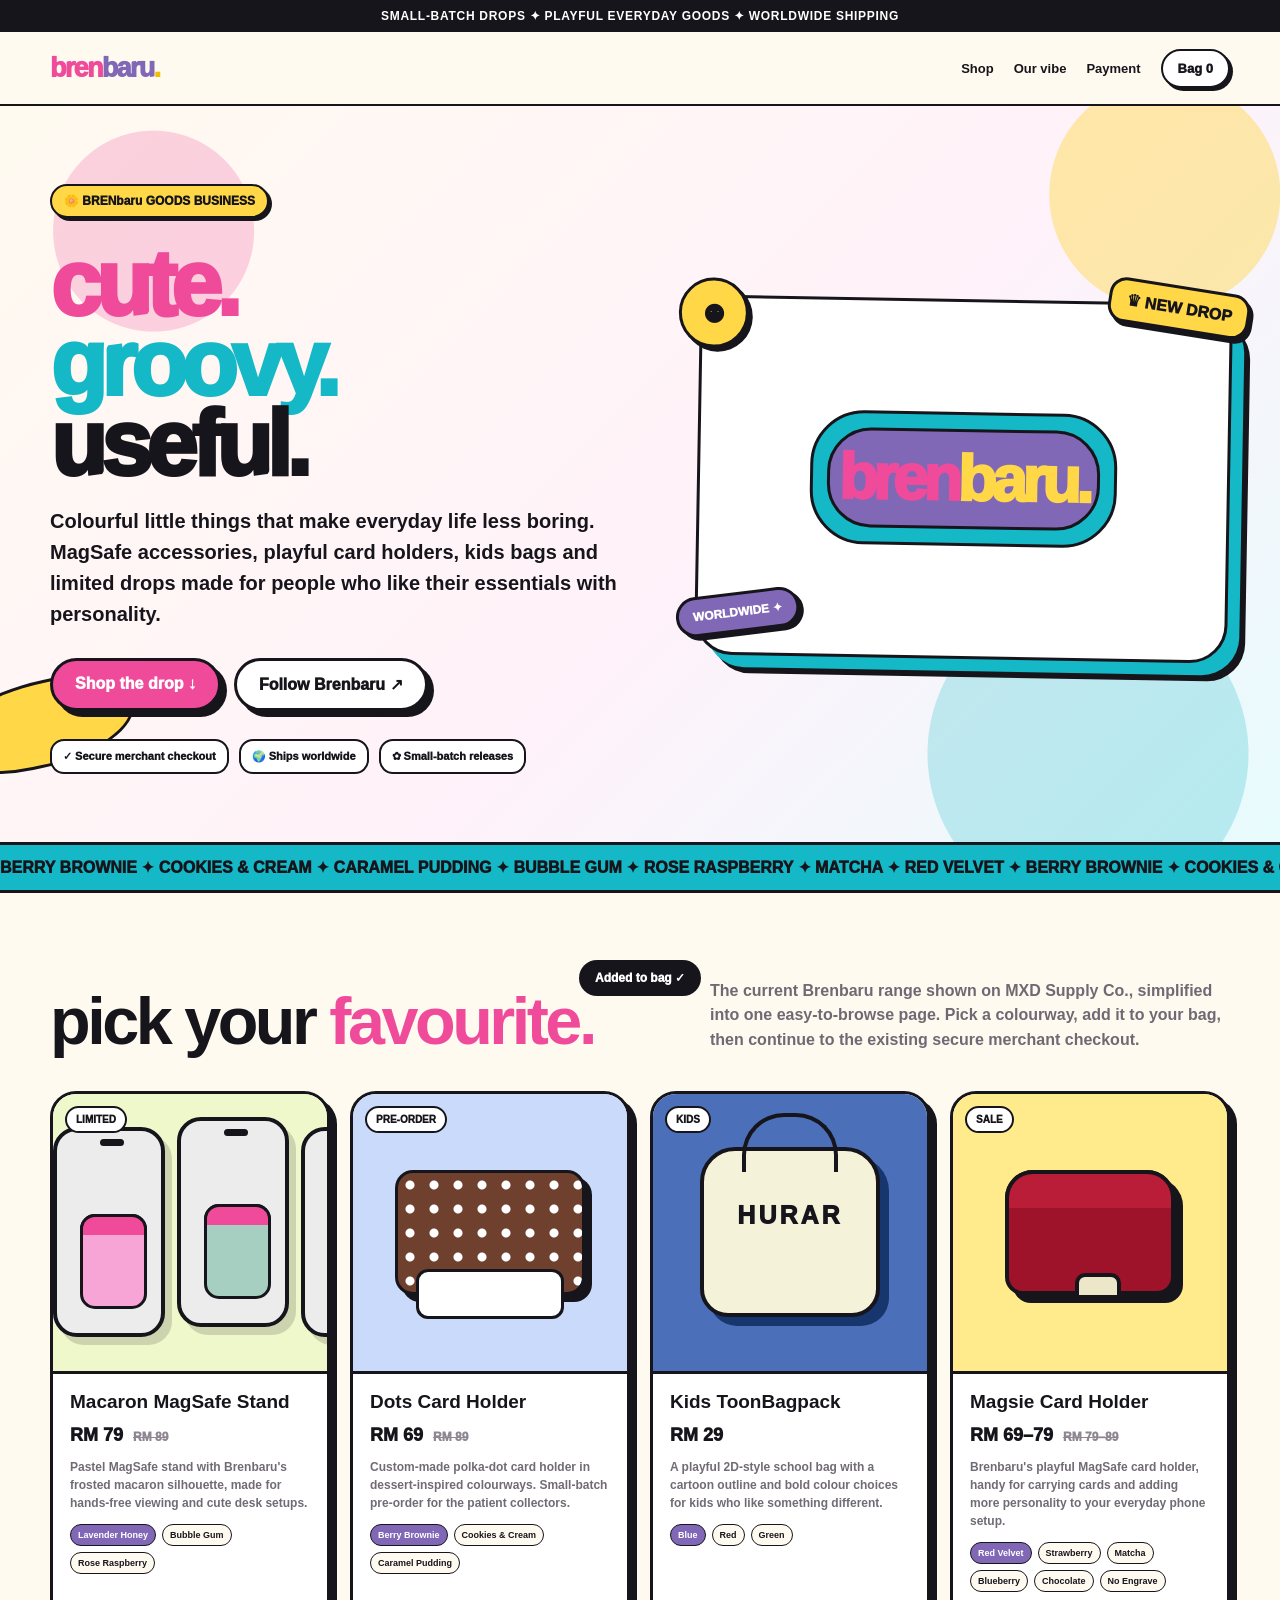
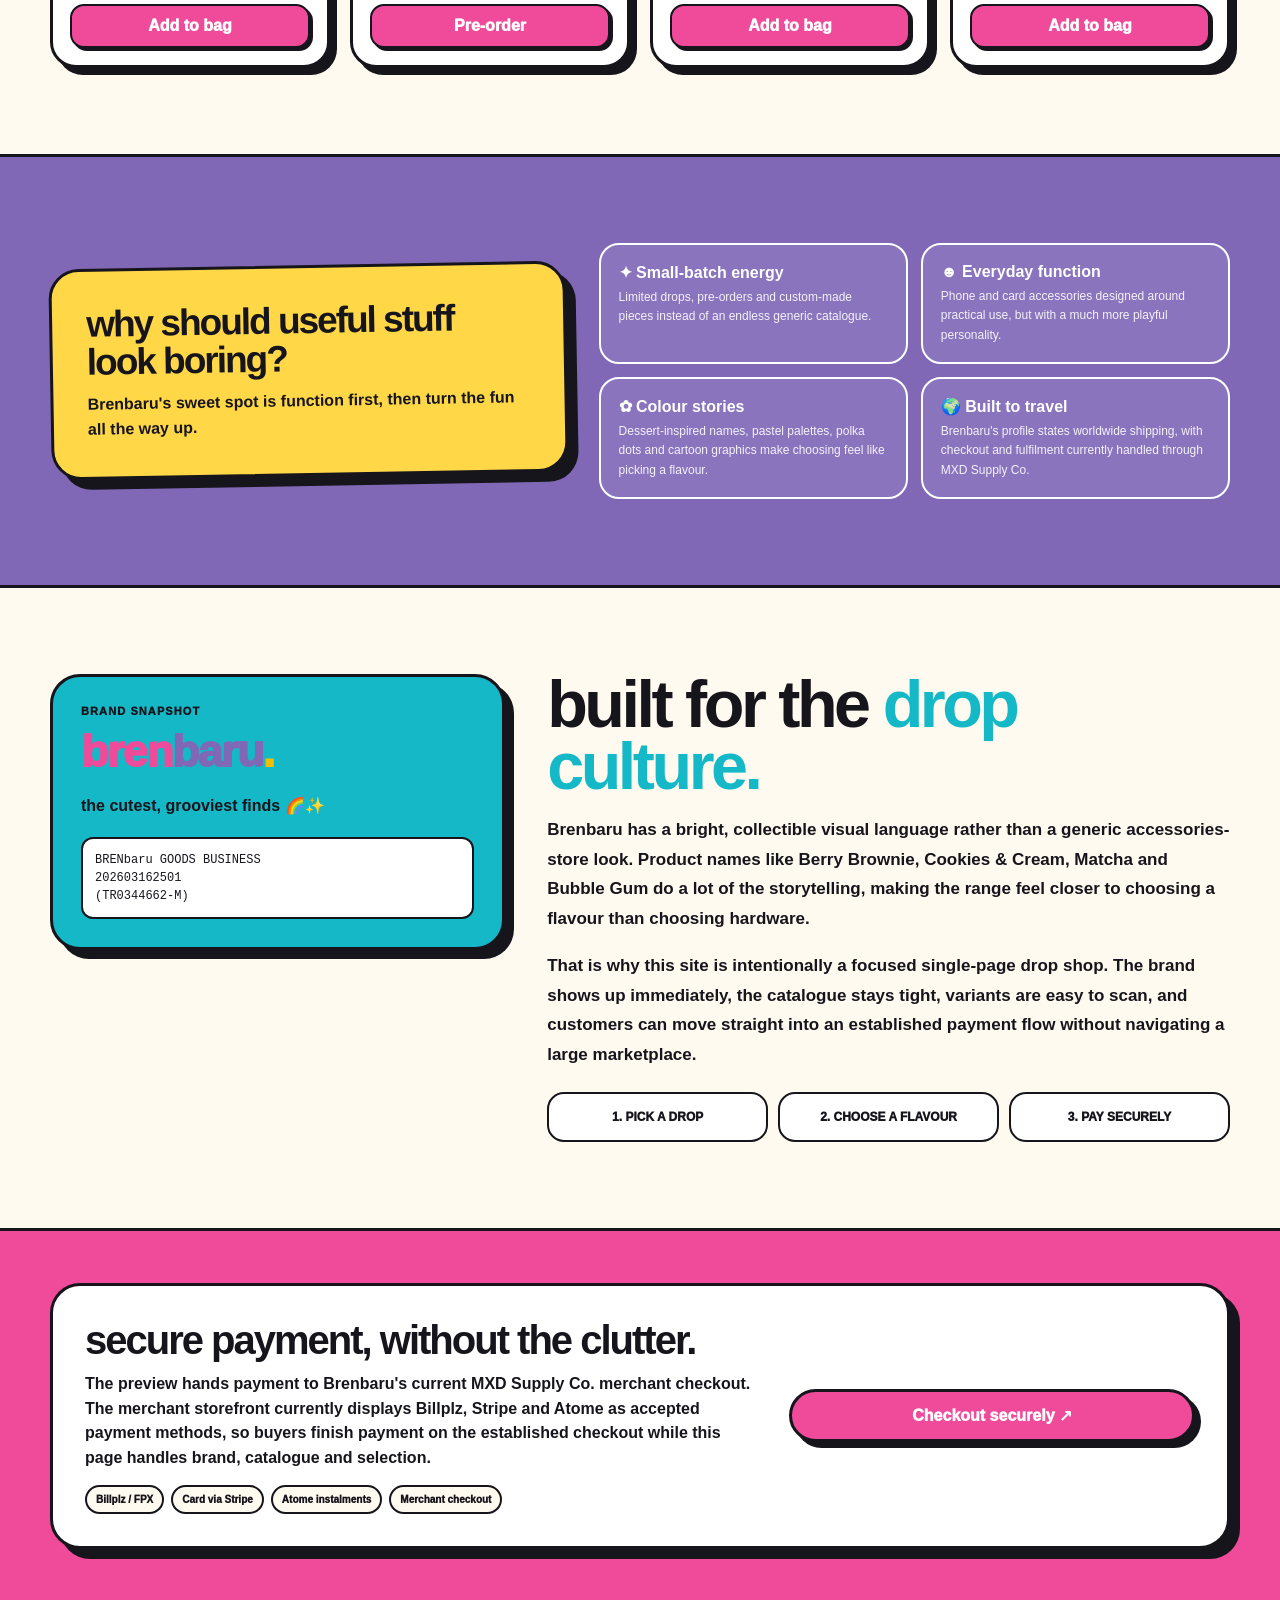
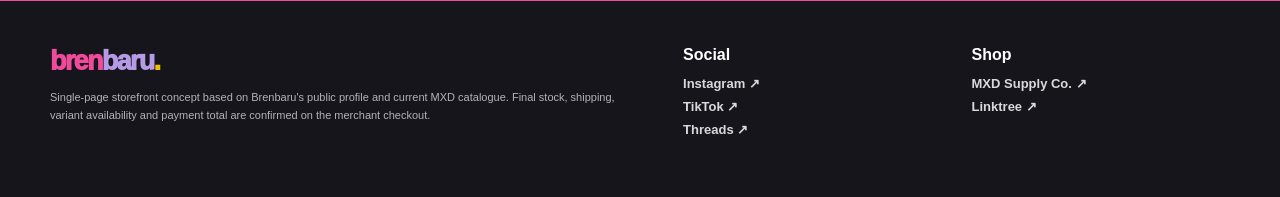
==== index.html @ 7a63956a "Build Brenbaru single-page storefront" ====
<!doctype html>
<html lang="en">
<head>
<meta charset="utf-8">
<meta name="viewport" content="width=device-width,initial-scale=1">
<meta name="theme-color" content="#14b7c6">
<title>Brenbaru | the cutest, grooviest finds</title>
<meta name="description" content="Brenbaru's colourful one-page shop for playful MagSafe accessories, card holders and kids bags.">
<style>
:root{--ink:#17151c;--paper:#fffaf0;--white:#fff;--cyan:#15b8c6;--purple:#8068b7;--pink:#ef4b9a;--yellow:#ffd747;--cream:#fff4d9;--muted:#6e6973;--shadow:7px 7px 0 var(--ink)}
*{box-sizing:border-box}html{scroll-behavior:smooth}body{margin:0;background:var(--paper);color:var(--ink);font-family:Inter,ui-rounded,"Arial Rounded MT Bold",Arial,sans-serif;overflow-x:hidden}a{color:inherit;text-decoration:none}button{font:inherit;color:inherit}.wrap{width:min(1180px,calc(100% - 36px));margin:auto}
.announce{background:var(--ink);color:#fff;text-align:center;padding:9px 16px;font-size:12px;font-weight:900;letter-spacing:.06em}.nav{position:sticky;top:0;z-index:30;background:rgba(255,250,240,.92);backdrop-filter:blur(14px);border-bottom:2px solid var(--ink)}.navin{height:72px;display:flex;align-items:center;justify-content:space-between;gap:20px}.logo{font-weight:1000;font-size:27px;letter-spacing:-1.7px}.logo .a{color:var(--pink)}.logo .b{color:var(--purple)}.logo .c{color:#f0bf00}.links{display:flex;align-items:center;gap:20px;font-size:13px;font-weight:900}.cartbtn,.pill{border:2px solid var(--ink);border-radius:999px;background:#fff;padding:10px 15px;font-weight:950;box-shadow:3px 3px 0 var(--ink);cursor:pointer;transition:.15s}.cartbtn:hover,.pill:hover{transform:translate(-2px,-2px);box-shadow:5px 5px 0 var(--ink)}
.hero{position:relative;padding:78px 0 68px;min-height:690px;display:flex;align-items:center;overflow:hidden;background:radial-gradient(circle at 12% 17%,rgba(239,75,154,.23) 0 100px,transparent 101px),radial-gradient(circle at 91% 12%,rgba(255,215,71,.45) 0 115px,transparent 116px),radial-gradient(circle at 85% 88%,rgba(21,184,198,.24) 0 160px,transparent 161px),linear-gradient(135deg,#fffaf0,#fff2fa 58%,#e7fbfd)}.hero:after{content:"";position:absolute;width:190px;height:80px;left:-60px;bottom:74px;border:3px solid var(--ink);border-radius:60% 40% 55% 45%;background:var(--yellow);transform:rotate(-12deg)}.heroin{display:grid;grid-template-columns:1.05fr .95fr;gap:58px;align-items:center;position:relative;z-index:1}.eyebrow{display:inline-flex;align-items:center;gap:8px;border:2px solid var(--ink);background:var(--yellow);border-radius:999px;padding:8px 12px;font-size:12px;font-weight:1000;box-shadow:3px 3px 0 var(--ink)}h1{font-size:clamp(58px,7.2vw,106px);line-height:.87;letter-spacing:-6px;margin:27px 0 20px;font-weight:1000}h1 span:nth-child(1){color:var(--pink)}h1 span:nth-child(2){color:var(--purple)}h1 span:nth-child(3){color:var(--cyan)}.lead{font-size:20px;line-height:1.55;font-weight:750;max-width:660px;margin:0 0 28px}.actions{display:flex;gap:13px;flex-wrap:wrap}.cta{display:inline-flex;align-items:center;justify-content:center;border:3px solid var(--ink);border-radius:999px;background:var(--pink);color:#fff;padding:14px 22px;font-weight:1000;box-shadow:6px 6px 0 var(--ink);cursor:pointer;transition:.15s}.cta:hover{transform:translate(-3px,-3px);box-shadow:9px 9px 0 var(--ink)}.cta.white{background:#fff;color:var(--ink)}.trust{display:flex;gap:10px;flex-wrap:wrap;margin-top:28px}.trust span{background:#fff;border:2px solid var(--ink);border-radius:14px;padding:9px 11px;font-size:11px;font-weight:950}
.logocard{position:relative;border:3px solid var(--ink);border-radius:38px;background:#fff;padding:48px 36px;box-shadow:12px 12px 0 var(--cyan),18px 18px 0 var(--ink);transform:rotate(1deg);min-height:360px;display:flex;align-items:center;justify-content:center}.cloud{position:relative;background:var(--cyan);border:3px solid var(--ink);border-radius:54px;padding:27px 25px}.cloud:before{content:"";position:absolute;inset:14px;background:var(--purple);border:3px solid var(--ink);border-radius:44px}.wordmark{position:relative;z-index:2;font-weight:1000;font-size:clamp(45px,5vw,72px);letter-spacing:-5px;white-space:nowrap}.wordmark .br{color:var(--pink)}.wordmark .ba{color:var(--yellow)}.sticker{position:absolute;border:3px solid var(--ink);box-shadow:4px 4px 0 var(--ink);font-weight:1000}.sun{width:70px;height:70px;left:-24px;top:-20px;background:var(--yellow);border-radius:50%;display:grid;place-items:center;font-size:30px}.crown{right:-20px;top:-20px;background:var(--yellow);padding:10px 15px;border-radius:17px;transform:rotate(8deg)}.world{left:-22px;bottom:20px;background:var(--purple);color:#fff;border-radius:999px;padding:10px 14px;transform:rotate(-8deg);font-size:12px}
.marquee{overflow:hidden;white-space:nowrap;background:var(--cyan);border-top:3px solid var(--ink);border-bottom:3px solid var(--ink)}.marq{display:inline-block;padding:13px 0;font-weight:1000;animation:slide 23s linear infinite}@keyframes slide{to{transform:translateX(-50%)}}
.section{padding:86px 0}.sectionhead{display:flex;justify-content:space-between;align-items:end;gap:24px}.section h2{font-size:clamp(42px,5.2vw,72px);letter-spacing:-3.5px;line-height:.93;margin:0}.sectionhead p{max-width:520px;margin:0;font-size:16px;line-height:1.55;font-weight:720;color:var(--muted)}.products{display:grid;grid-template-columns:repeat(4,1fr);gap:20px;margin-top:38px}.card{background:#fff;border:3px solid var(--ink);border-radius:26px;overflow:hidden;box-shadow:var(--shadow);display:flex;flex-direction:column;min-width:0;transition:.15s}.card:hover{transform:translate(-2px,-2px);box-shadow:10px 10px 0 var(--ink)}.visual{height:280px;border-bottom:3px solid var(--ink);position:relative;display:grid;place-items:center;overflow:hidden}.visual.mac{background:#eff8cb}.visual.dots{background:#c9dafa}.visual.bag{background:#4c6fb9}.visual.magsie{background:#ffeb8c}.badge{position:absolute;left:12px;top:12px;z-index:4;border:2px solid var(--ink);border-radius:999px;background:#fff;padding:6px 9px;font-size:10px;font-weight:1000}.phone{width:112px;height:210px;border:4px solid var(--ink);border-radius:24px;background:#ececec;position:relative;box-shadow:7px 8px 0 rgba(23,21,28,.16)}.phone:before{content:"";position:absolute;left:43px;top:8px;width:24px;height:7px;background:var(--ink);border-radius:20px}.holder{position:absolute;left:23px;bottom:24px;width:67px;height:95px;border:3px solid var(--ink);border-radius:15px;background:#ef89c8}.holder:after{content:"";position:absolute;left:-3px;right:-3px;top:-3px;height:18px;border:3px solid var(--ink);border-bottom:0;border-radius:15px 15px 0 0;background:#ef4b9a}.mini3{display:flex;gap:12px;align-items:end}.mini3 .phone:nth-child(2){transform:translateY(-10px)}.mini3 .phone:nth-child(1) .holder{background:#f7a5d6}.mini3 .phone:nth-child(2) .holder{background:#a6cfc2}.mini3 .phone:nth-child(3) .holder{background:#f4d96f}.dotsmock{width:190px;height:125px;border:3px solid var(--ink);border-radius:18px;background:#6f402d;background-image:radial-gradient(#fff 0 4px,transparent 5px);background-size:24px 24px;box-shadow:7px 7px 0 var(--ink);position:relative}.dotsmock:after{content:"";position:absolute;left:18px;right:18px;bottom:-27px;height:44px;border:3px solid var(--ink);border-radius:12px;background:#fff}.bagmock{width:180px;height:170px;border:4px solid var(--ink);border-radius:35px 35px 28px 28px;background:#f5f2da;position:relative;box-shadow:9px 9px 0 #16366d}.bagmock:before{content:"";position:absolute;left:38px;right:38px;top:-38px;height:55px;border:4px solid var(--ink);border-bottom:0;border-radius:42px 42px 0 0}.bagmock:after{content:"HURAR";position:absolute;left:20px;right:20px;top:50px;text-align:center;font-size:25px;font-weight:1000;letter-spacing:3px}.magsiemock{width:170px;height:125px;border:4px solid var(--ink);border-radius:28px 28px 18px 18px;background:#9e1329;position:relative;box-shadow:8px 8px 0 var(--ink)}.magsiemock:before{content:"";position:absolute;left:-4px;right:-4px;top:-4px;height:34px;background:#ba1d37;border:4px solid var(--ink);border-bottom:0;border-radius:28px 28px 0 0}.magsiemock:after{content:"";position:absolute;width:38px;height:18px;background:#ece7c9;left:66px;bottom:-4px;border:4px solid var(--ink);border-bottom:0;border-radius:10px 10px 0 0}.body{padding:17px;display:flex;flex-direction:column;gap:12px;flex:1}.body h3{font-size:19px;line-height:1.15;margin:0}.price{font-size:18px;font-weight:1000}.old{text-decoration:line-through;font-size:12px;color:#8e8792;margin-left:5px}.desc{font-size:12px;line-height:1.5;color:#716b75;font-weight:730}.variants{display:flex;gap:6px;flex-wrap:wrap}.variant{border:1.8px solid var(--ink);background:var(--paper);border-radius:999px;padding:5px 7px;font-size:9px;font-weight:900;cursor:pointer}.variant.active{background:var(--purple);color:#fff}.add{margin-top:auto;width:100%;border:2.5px solid var(--ink);border-radius:14px;padding:11px;background:var(--pink);color:#fff;font-weight:1000;box-shadow:3px 3px 0 var(--ink);cursor:pointer}.add.sold{background:#c7c2ca;color:#3f3b42}
.purple{background:var(--purple);color:#fff;border-top:3px solid var(--ink);border-bottom:3px solid var(--ink)}.featuregrid{display:grid;grid-template-columns:.9fr 1.1fr;gap:32px;align-items:center}.quote{background:var(--yellow);color:var(--ink);border:3px solid var(--ink);border-radius:30px;padding:34px;box-shadow:10px 10px 0 var(--ink);transform:rotate(-1deg)}.quote strong{display:block;font-size:37px;line-height:1.02;letter-spacing:-2px;margin-bottom:12px}.features{display:grid;grid-template-columns:1fr 1fr;gap:13px}.feature{border:2px solid #fff;border-radius:20px;padding:18px;background:rgba(255,255,255,.08)}.feature b{display:block;margin-bottom:5px}.feature span{font-size:12px;line-height:1.45;opacity:.9}
.story{display:grid;grid-template-columns:.8fr 1.2fr;gap:42px}.snapshot{background:var(--cyan);border:3px solid var(--ink);border-radius:30px;padding:28px;box-shadow:9px 9px 0 var(--ink);align-self:start}.reg{margin-top:18px;background:#fff;border:2px solid var(--ink);border-radius:12px;padding:12px;font-family:ui-monospace,SFMono-Regular,Consolas,monospace;font-size:12px;line-height:1.5}.storycopy p{font-size:17px;line-height:1.75;font-weight:700}.steps{display:grid;grid-template-columns:repeat(3,1fr);gap:10px;margin-top:22px}.steps div{border:2px solid var(--ink);background:#fff;border-radius:17px;text-align:center;padding:16px 10px;font-size:12px;font-weight:1000}
.payband{background:var(--pink);border-top:3px solid var(--ink);border-bottom:3px solid var(--ink);padding:52px 0}.paybox{background:#fff;border:3px solid var(--ink);border-radius:30px;box-shadow:10px 10px 0 var(--ink);padding:32px;display:grid;grid-template-columns:1.25fr .75fr;align-items:center;gap:28px}.paybox h2{font-size:40px;letter-spacing:-2px;margin:0 0 9px}.paybox p{font-weight:750;line-height:1.55;margin:0}.paylogos{display:flex;gap:7px;flex-wrap:wrap;margin-top:14px}.paylogos span{border:2px solid var(--ink);border-radius:999px;padding:7px 9px;font-size:10px;font-weight:1000;background:var(--paper)}
footer{background:var(--ink);color:#fff;padding:42px 0 52px}.foot{display:grid;grid-template-columns:1.4fr .6fr .6fr;gap:30px}.foot h4{margin:0 0 12px}.foot a{display:block;margin:8px 0;font-size:13px;font-weight:750;opacity:.84}.fine{font-size:11px;line-height:1.6;opacity:.67;max-width:600px;margin-top:12px}
.drawer{position:fixed;inset:0;z-index:80;pointer-events:none}.shade{position:absolute;inset:0;background:rgba(23,21,28,.48);opacity:0;transition:.2s}.panel{position:absolute;right:0;top:0;height:100%;width:min(430px,94vw);background:var(--paper);border-left:3px solid var(--ink);transform:translateX(105%);transition:.22s;padding:22px;display:flex;flex-direction:column}.drawer.open{pointer-events:auto}.drawer.open .shade{opacity:1}.drawer.open .panel{transform:none}.paneltop{display:flex;justify-content:space-between;align-items:center}.x{width:38px;height:38px;border:2px solid var(--ink);border-radius:50%;background:#fff;font-weight:1000;cursor:pointer}.cartitems{margin:22px 0;display:grid;gap:10px;overflow:auto}.cartrow{background:#fff;border:2px solid var(--ink);border-radius:15px;padding:12px}.cartrow b{display:block}.cartrow small{color:var(--muted);font-weight:700}.rowline{display:flex;justify-content:space-between;gap:16px;margin-top:7px}.remove{border:0;background:none;text-decoration:underline;font-size:11px;cursor:pointer}.cartfoot{margin-top:auto;border-top:2px solid var(--ink);padding-top:17px}.subtotal{display:flex;justify-content:space-between;font-size:20px;font-weight:1000}.checkout{width:100%;margin-top:14px}.empty{text-align:center;padding:40px 10px;color:var(--muted);font-weight:800}.note{font-size:10px;line-height:1.45;color:var(--muted);margin-top:12px}.toast{position:fixed;left:50%;bottom:24px;z-index:120;transform:translate(-50%,120px);background:var(--ink);color:#fff;border-radius:999px;padding:11px 16px;font-size:12px;font-weight:1000;transition:.2s}.toast.show{transform:translate(-50%,0)}
@media(max-width:980px){.heroin,.featuregrid,.story,.paybox{grid-template-columns:1fr}.products{grid-template-columns:repeat(2,1fr)}.logocard{max-width:650px}.sectionhead{display:block}.sectionhead p{margin-top:14px}.hero{padding-top:58px}.foot{grid-template-columns:1fr 1fr}}
@media(max-width:640px){.links a{display:none}.navin{height:64px}.hero{min-height:auto;padding:48px 0 58px}h1{font-size:59px;letter-spacing:-4px}.lead{font-size:17px}.logocard{min-height:260px;padding:34px 18px}.wordmark{font-size:46px}.products{grid-template-columns:1fr}.visual{height:300px}.features{grid-template-columns:1fr}.steps{grid-template-columns:1fr}.foot{grid-template-columns:1fr}.paybox{padding:23px}.paybox h2{font-size:35px}.section{padding:68px 0}}
</style>
</head>
<body>
<div class="announce">SMALL-BATCH DROPS ✦ PLAYFUL EVERYDAY GOODS ✦ WORLDWIDE SHIPPING</div>
<header class="nav"><div class="wrap navin"><a class="logo" href="#top"><span class="a">bren</span><span class="b">baru</span><span class="c">.</span></a><nav class="links"><a href="#shop">Shop</a><a href="#story">Our vibe</a><a href="#pay">Payment</a><button class="cartbtn" onclick="openCart()">Bag <span id="cartCount">0</span></button></nav></div></header>
<main id="top">
<section class="hero"><div class="wrap heroin"><div><span class="eyebrow">🌼 BRENbaru GOODS BUSINESS</span><h1><span>cute.</span><br><span>groovy.</span><br><span>useful.</span></h1><p class="lead">Colourful little things that make everyday life less boring. MagSafe accessories, playful card holders, kids bags and limited drops made for people who like their essentials with personality.</p><div class="actions"><a class="cta" href="#shop">Shop the drop ↓</a><a class="cta white" href="https://linktr.ee/brenbaru.my" target="_blank" rel="noreferrer">Follow Brenbaru ↗</a></div><div class="trust"><span>✓ Secure merchant checkout</span><span>🌍 Ships worldwide</span><span>✿ Small-batch releases</span></div></div><div class="logocard"><div class="sticker sun">☻</div><div class="sticker crown">♛ NEW DROP</div><div class="sticker world">WORLDWIDE ✦</div><div class="cloud"><div class="wordmark"><span class="br">bren</span><span class="ba">baru.</span></div></div></div></div></section>
<div class="marquee"><div class="marq"> BERRY BROWNIE ✦ COOKIES & CREAM ✦ CARAMEL PUDDING ✦ BUBBLE GUM ✦ ROSE RASPBERRY ✦ MATCHA ✦ RED VELVET ✦ BERRY BROWNIE ✦ COOKIES & CREAM ✦ CARAMEL PUDDING ✦ BUBBLE GUM ✦ ROSE RASPBERRY ✦ MATCHA ✦ RED VELVET ✦</div></div>
<section class="section" id="shop"><div class="wrap"><div class="sectionhead"><h2>pick your <span style="color:var(--pink)">favourite.</span></h2><p>The current Brenbaru range shown on MXD Supply Co., simplified into one easy-to-browse page. Pick a colourway, add it to your bag, then continue to the existing secure merchant checkout.</p></div><div class="products">
<article class="card" data-id="macaron" data-name="Macaron MagSafe Stand" data-price="79" data-status="Check availability"><div class="visual mac"><span class="badge">LIMITED</span><div class="mini3"><div class="phone"><i class="holder"></i></div><div class="phone"><i class="holder"></i></div><div class="phone"><i class="holder"></i></div></div></div><div class="body"><h3>Macaron MagSafe Stand</h3><div class="price">RM 79 <span class="old">RM 89</span></div><div class="desc">Pastel MagSafe stand with Brenbaru's frosted macaron silhouette, made for hands-free viewing and cute desk setups.</div><div class="variants"><button class="variant active">Lavender Honey</button><button class="variant">Bubble Gum</button><button class="variant">Rose Raspberry</button></div><button class="add" onclick="addItem(this)">Add to bag</button></div></article>
<article class="card" data-id="dots" data-name="Dots Card Holder" data-price="69" data-status="Pre-order"><div class="visual dots"><span class="badge">PRE-ORDER</span><div class="dotsmock"></div></div><div class="body"><h3>Dots Card Holder</h3><div class="price">RM 69 <span class="old">RM 89</span></div><div class="desc">Custom-made polka-dot card holder in dessert-inspired colourways. Small-batch pre-order for the patient collectors.</div><div class="variants"><button class="variant active">Berry Brownie</button><button class="variant">Cookies & Cream</button><button class="variant">Caramel Pudding</button></div><button class="add" onclick="addItem(this)">Pre-order</button></div></article>
<article class="card" data-id="toonbag" data-name="Kids ToonBagpack" data-price="29" data-status="Available"><div class="visual bag"><span class="badge">KIDS</span><div class="bagmock"></div></div><div class="body"><h3>Kids ToonBagpack</h3><div class="price">RM 29</div><div class="desc">A playful 2D-style school bag with a cartoon outline and bold colour choices for kids who like something different.</div><div class="variants"><button class="variant active">Blue</button><button class="variant">Red</button><button class="variant">Green</button></div><button class="add" onclick="addItem(this)">Add to bag</button></div></article>
<article class="card" data-id="magsie" data-name="Magsie Card Holder" data-price="69" data-status="Sale"><div class="visual magsie"><span class="badge">SALE</span><div class="magsiemock"></div></div><div class="body"><h3>Magsie Card Holder</h3><div class="price">RM 69–79 <span class="old">RM 79–89</span></div><div class="desc">Brenbaru's playful MagSafe card holder, handy for carrying cards and adding more personality to your everyday phone setup.</div><div class="variants"><button class="variant active">Red Velvet</button><button class="variant">Strawberry</button><button class="variant">Matcha</button><button class="variant">Blueberry</button><button class="variant">Chocolate</button><button class="variant">No Engrave</button></div><button class="add" onclick="addItem(this)">Add to bag</button></div></article>
</div></div></section>
<section class="section purple"><div class="wrap featuregrid"><div class="quote"><strong>why should useful stuff look boring?</strong><span style="font-weight:800;line-height:1.55">Brenbaru's sweet spot is function first, then turn the fun all the way up.</span></div><div class="features"><div class="feature"><b>✦ Small-batch energy</b><span>Limited drops, pre-orders and custom-made pieces instead of an endless generic catalogue.</span></div><div class="feature"><b>☻ Everyday function</b><span>Phone and card accessories designed around practical use, but with a much more playful personality.</span></div><div class="feature"><b>✿ Colour stories</b><span>Dessert-inspired names, pastel palettes, polka dots and cartoon graphics make choosing feel like picking a flavour.</span></div><div class="feature"><b>🌍 Built to travel</b><span>Brenbaru's profile states worldwide shipping, with checkout and fulfilment currently handled through MXD Supply Co.</span></div></div></div></section>
<section class="section" id="story"><div class="wrap story"><aside class="snapshot"><div style="font-size:11px;font-weight:1000;letter-spacing:.1em">BRAND SNAPSHOT</div><div class="logo" style="font-size:45px;margin-top:9px"><span class="a">bren</span><span class="b">baru</span><span class="c">.</span></div><p style="font-weight:900;line-height:1.55">the cutest, grooviest finds 🌈✨</p><div class="reg">BRENbaru GOODS BUSINESS<br>202603162501<br>(TR0344662-M)</div></aside><div class="storycopy"><h2>built for the <span style="color:var(--cyan)">drop culture.</span></h2><p>Brenbaru has a bright, collectible visual language rather than a generic accessories-store look. Product names like Berry Brownie, Cookies & Cream, Matcha and Bubble Gum do a lot of the storytelling, making the range feel closer to choosing a flavour than choosing hardware.</p><p>That is why this site is intentionally a focused single-page drop shop. The brand shows up immediately, the catalogue stays tight, variants are easy to scan, and customers can move straight into an established payment flow without navigating a large marketplace.</p><div class="steps"><div>1. PICK A DROP</div><div>2. CHOOSE A FLAVOUR</div><div>3. PAY SECURELY</div></div></div></div></section>
<section class="payband" id="pay"><div class="wrap"><div class="paybox"><div><h2>secure payment, without the clutter.</h2><p>The preview hands payment to Brenbaru's current MXD Supply Co. merchant checkout. The merchant storefront currently displays Billplz, Stripe and Atome as accepted payment methods, so buyers finish payment on the established checkout while this page handles brand, catalogue and selection.</p><div class="paylogos"><span>Billplz / FPX</span><span>Card via Stripe</span><span>Atome instalments</span><span>Merchant checkout</span></div></div><div><button class="cta" style="width:100%" onclick="checkoutNow()">Checkout securely ↗</button></div></div></div></section>
</main>
<footer><div class="wrap foot"><div><div class="logo"><span class="a">bren</span><span style="color:#b59be5">baru</span><span class="c">.</span></div><div class="fine">Single-page storefront concept based on Brenbaru's public profile and current MXD catalogue. Final stock, shipping, variant availability and payment total are confirmed on the merchant checkout.</div></div><div><h4>Social</h4><a href="https://www.instagram.com/brenbaru.my/" target="_blank" rel="noreferrer">Instagram ↗</a><a href="https://www.tiktok.com/@brenbaru.my" target="_blank" rel="noreferrer">TikTok ↗</a><a href="https://www.threads.com/@brenbaru.my" target="_blank" rel="noreferrer">Threads ↗</a></div><div><h4>Shop</h4><a href="https://www.mxdsupplyco.com/collections/brenbaru" target="_blank" rel="noreferrer">MXD Supply Co. ↗</a><a href="https://linktr.ee/brenbaru.my" target="_blank" rel="noreferrer">Linktree ↗</a></div></div></footer>
<div class="drawer" id="drawer"><div class="shade" onclick="closeCart()"></div><aside class="panel"><div class="paneltop"><div><small style="font-weight:950">YOUR BAG</small><h2 style="margin:4px 0 0;font-size:34px;letter-spacing:-2px">good choices ✦</h2></div><button class="x" onclick="closeCart()">×</button></div><div class="cartitems" id="cartItems"></div><div class="cartfoot"><div class="subtotal"><span>Subtotal</span><span id="subtotal">RM 0</span></div><button class="cta checkout" onclick="checkoutNow()">Continue to secure checkout ↗</button><div class="note">Your selected items are kept on this preview page. The current live merchant checkout opens on MXD Supply Co. for final product selection, shipping and payment.</div></div></aside></div>
<div class="toast" id="toast">Added to bag ✓</div>
<script>
const storeUrl='https://www.mxdsupplyco.com/collections/brenbaru?utm_source=brenbaru_site&utm_medium=referral&utm_campaign=single_page';
let cart=[];
document.querySelectorAll('.variants').forEach(g=>g.querySelectorAll('.variant').forEach(b=>b.addEventListener('click',()=>{g.querySelectorAll('.variant').forEach(x=>x.classList.remove('active'));b.classList.add('active')})));
function addItem(btn){const c=btn.closest('.card');const v=c.querySelector('.variant.active')?.textContent||'Default';cart.push({id:c.dataset.id,name:c.dataset.name,variant:v,price:Number(c.dataset.price)});renderCart();toast('Added to bag ✓')}
function renderCart(){document.getElementById('cartCount').textContent=cart.length;const el=document.getElementById('cartItems');if(!cart.length){el.innerHTML='<div class="empty">Your bag is empty.<br>Pick something cute ✿</div>'}else{el.innerHTML=cart.map((x,i)=>`<div class="cartrow"><b>${x.name}</b><small>${x.variant}</small><div class="rowline"><span>RM ${x.price.toFixed(2)}</span><button class="remove" onclick="removeItem(${i})">Remove</button></div></div>`).join('')}document.getElementById('subtotal').textContent='RM '+cart.reduce((s,x)=>s+x.price,0).toFixed(2)}
function removeItem(i){cart.splice(i,1);renderCart()}function openCart(){document.getElementById('drawer').classList.add('open');document.body.style.overflow='hidden';renderCart()}function closeCart(){document.getElementById('drawer').classList.remove('open');document.body.style.overflow=''}
async function checkoutNow(){if(cart.length){const text='Brenbaru selection\n'+cart.map(x=>`• ${x.name} — ${x.variant} — RM ${x.price.toFixed(2)}`).join('\n')+'\nSubtotal: RM '+cart.reduce((s,x)=>s+x.price,0).toFixed(2);try{await navigator.clipboard.writeText(text)}catch(e){}}window.open(storeUrl,'_blank','noopener,noreferrer')}
function toast(t){const x=document.getElementById('toast');x.textContent=t;x.classList.add('show');setTimeout(()=>x.classList.remove('show'),1500)}
renderCart();
</script>
</body>
</html>
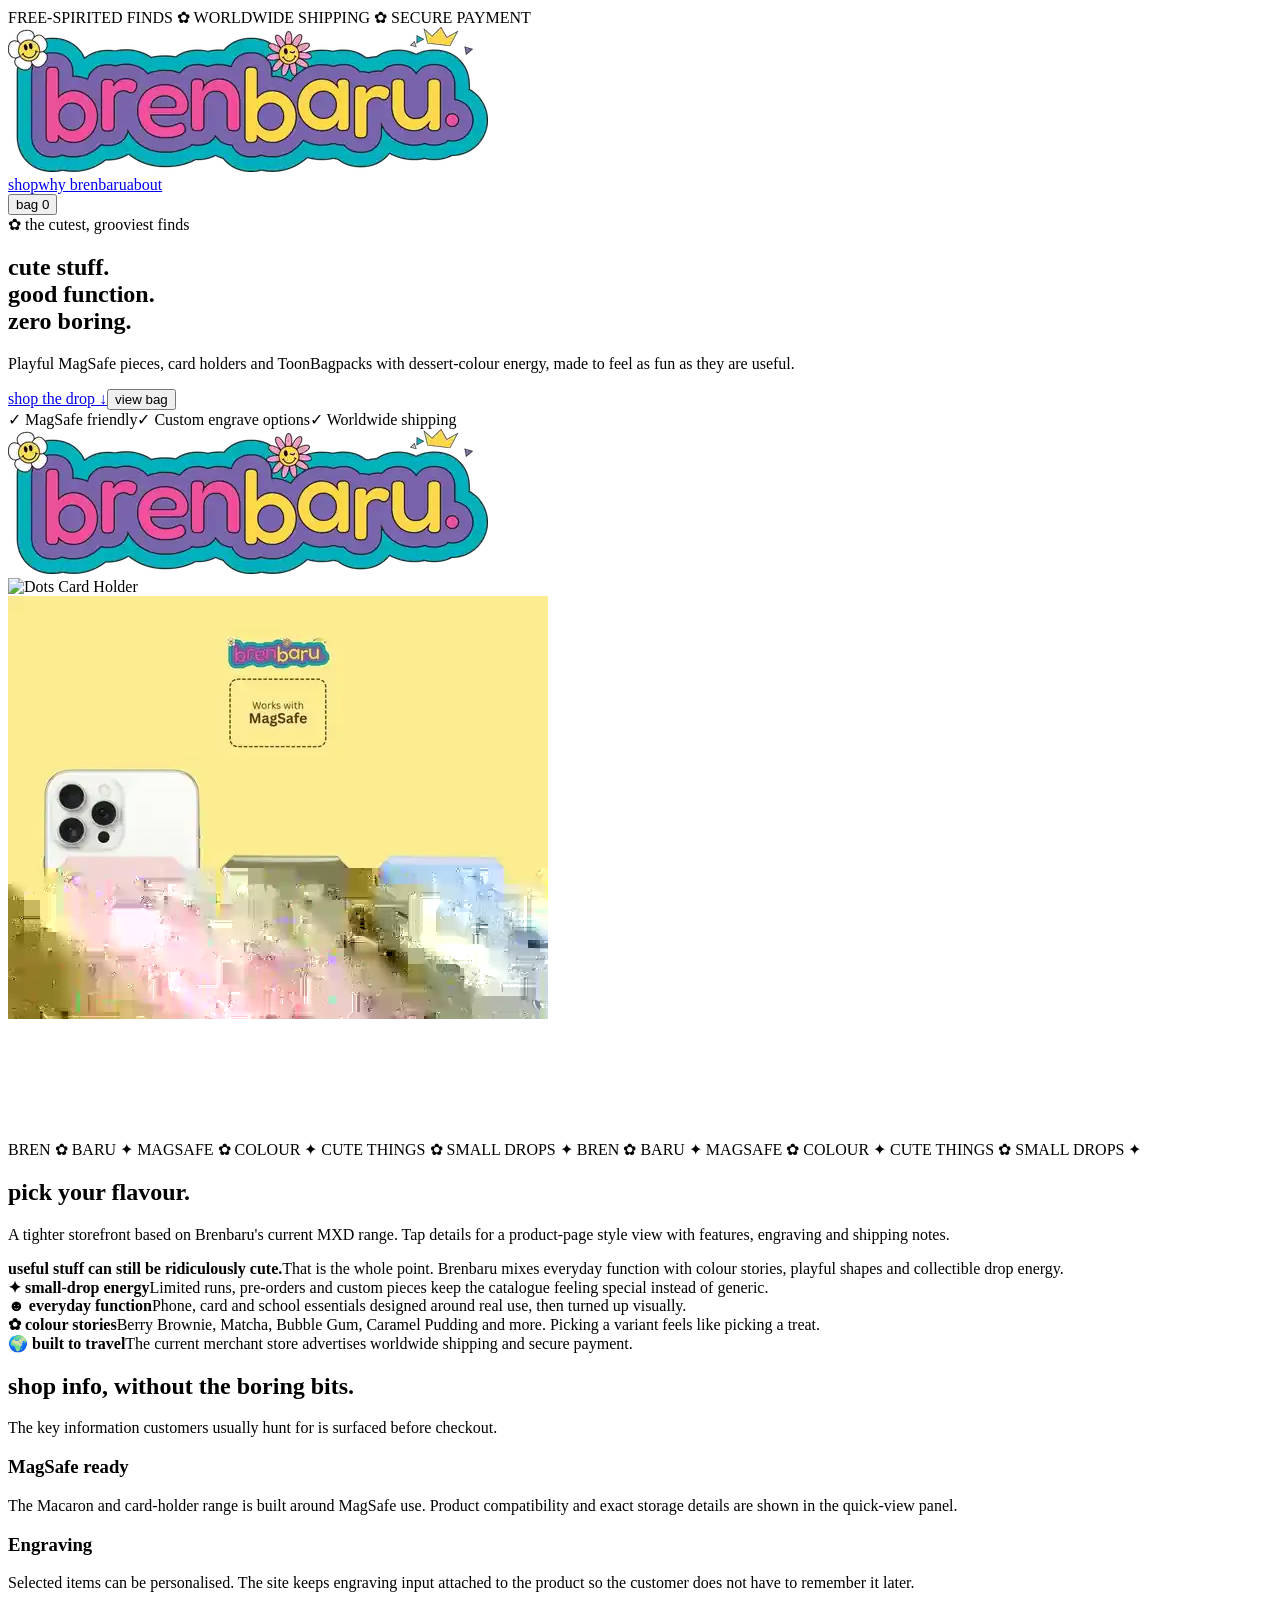
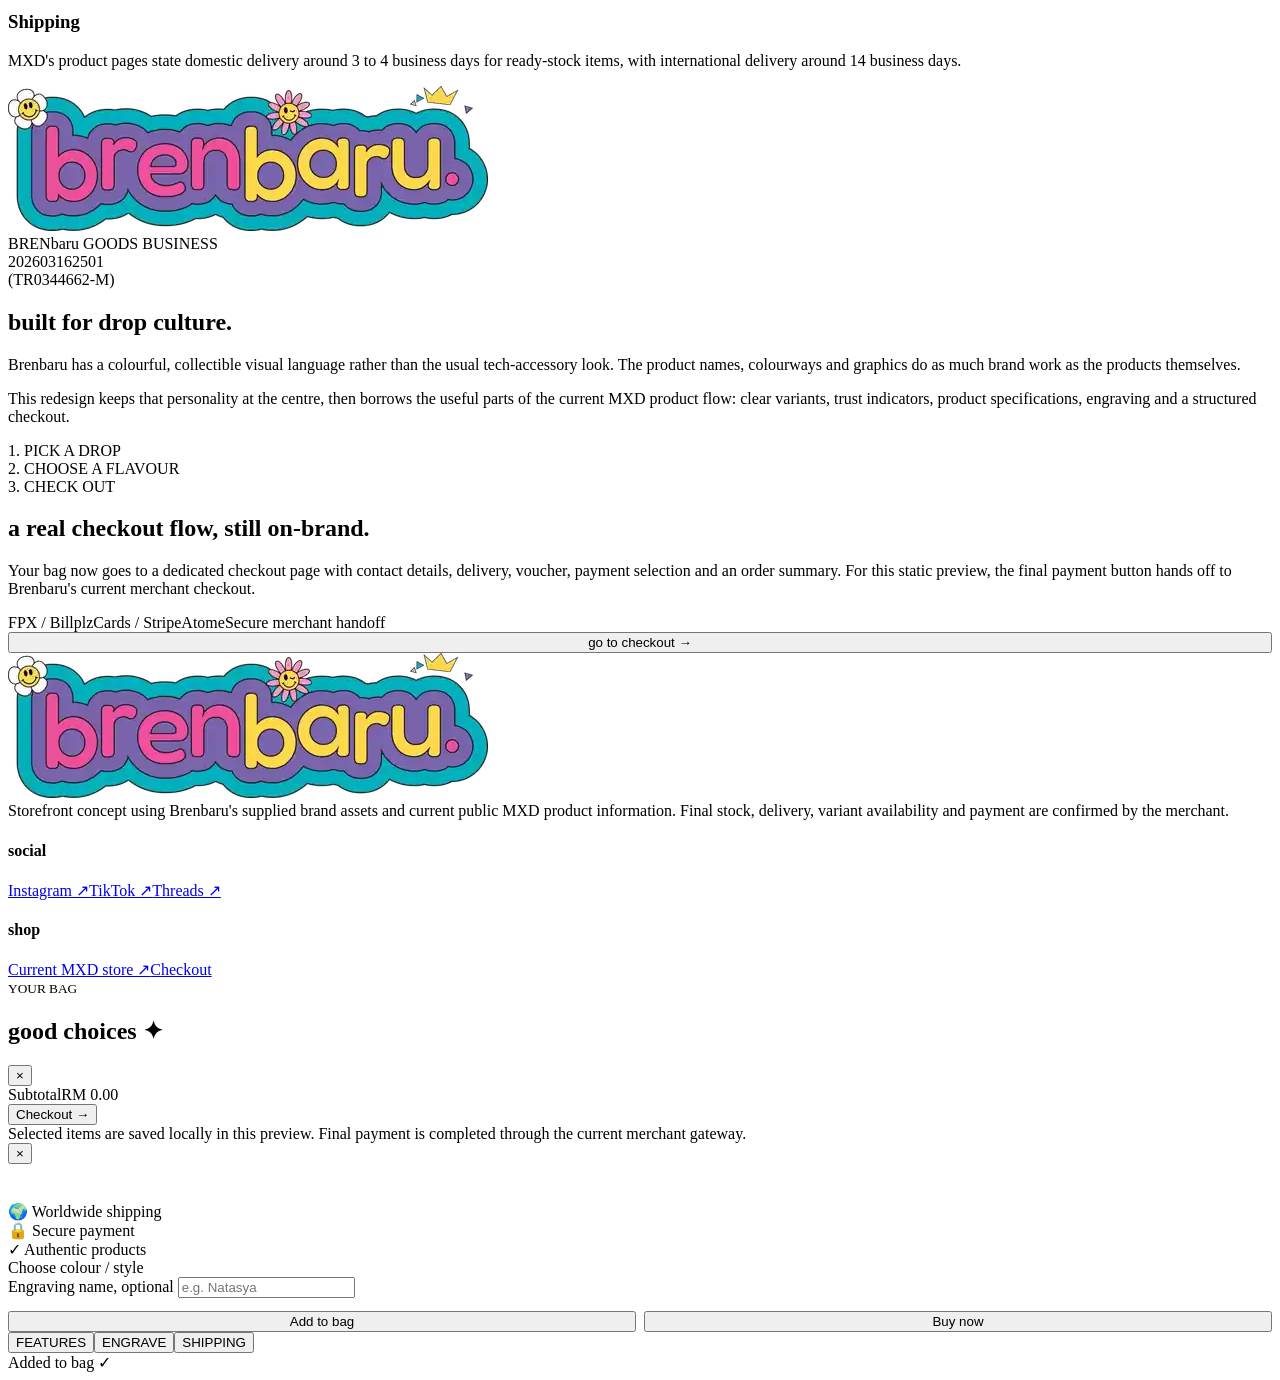
==== commit 86da35ca: "Redesign Brenbaru storefront with on-brand assets and product flow" ====
--- a/index.html
+++ b/index.html
@@ -1,57 +1,155 @@
 <!doctype html>
 <html lang="en">
 <head>
-<meta charset="utf-8">
-<meta name="viewport" content="width=device-width,initial-scale=1">
-<meta name="theme-color" content="#14b7c6">
-<title>Brenbaru | the cutest, grooviest finds</title>
-<meta name="description" content="Brenbaru's colourful one-page shop for playful MagSafe accessories, card holders and kids bags.">
-<style>
-:root{--ink:#17151c;--paper:#fffaf0;--white:#fff;--cyan:#15b8c6;--purple:#8068b7;--pink:#ef4b9a;--yellow:#ffd747;--cream:#fff4d9;--muted:#6e6973;--shadow:7px 7px 0 var(--ink)}
-*{box-sizing:border-box}html{scroll-behavior:smooth}body{margin:0;background:var(--paper);color:var(--ink);font-family:Inter,ui-rounded,"Arial Rounded MT Bold",Arial,sans-serif;overflow-x:hidden}a{color:inherit;text-decoration:none}button{font:inherit;color:inherit}.wrap{width:min(1180px,calc(100% - 36px));margin:auto}
-.announce{background:var(--ink);color:#fff;text-align:center;padding:9px 16px;font-size:12px;font-weight:900;letter-spacing:.06em}.nav{position:sticky;top:0;z-index:30;background:rgba(255,250,240,.92);backdrop-filter:blur(14px);border-bottom:2px solid var(--ink)}.navin{height:72px;display:flex;align-items:center;justify-content:space-between;gap:20px}.logo{font-weight:1000;font-size:27px;letter-spacing:-1.7px}.logo .a{color:var(--pink)}.logo .b{color:var(--purple)}.logo .c{color:#f0bf00}.links{display:flex;align-items:center;gap:20px;font-size:13px;font-weight:900}.cartbtn,.pill{border:2px solid var(--ink);border-radius:999px;background:#fff;padding:10px 15px;font-weight:950;box-shadow:3px 3px 0 var(--ink);cursor:pointer;transition:.15s}.cartbtn:hover,.pill:hover{transform:translate(-2px,-2px);box-shadow:5px 5px 0 var(--ink)}
-.hero{position:relative;padding:78px 0 68px;min-height:690px;display:flex;align-items:center;overflow:hidden;background:radial-gradient(circle at 12% 17%,rgba(239,75,154,.23) 0 100px,transparent 101px),radial-gradient(circle at 91% 12%,rgba(255,215,71,.45) 0 115px,transparent 116px),radial-gradient(circle at 85% 88%,rgba(21,184,198,.24) 0 160px,transparent 161px),linear-gradient(135deg,#fffaf0,#fff2fa 58%,#e7fbfd)}.hero:after{content:"";position:absolute;width:190px;height:80px;left:-60px;bottom:74px;border:3px solid var(--ink);border-radius:60% 40% 55% 45%;background:var(--yellow);transform:rotate(-12deg)}.heroin{display:grid;grid-template-columns:1.05fr .95fr;gap:58px;align-items:center;position:relative;z-index:1}.eyebrow{display:inline-flex;align-items:center;gap:8px;border:2px solid var(--ink);background:var(--yellow);border-radius:999px;padding:8px 12px;font-size:12px;font-weight:1000;box-shadow:3px 3px 0 var(--ink)}h1{font-size:clamp(58px,7.2vw,106px);line-height:.87;letter-spacing:-6px;margin:27px 0 20px;font-weight:1000}h1 span:nth-child(1){color:var(--pink)}h1 span:nth-child(2){color:var(--purple)}h1 span:nth-child(3){color:var(--cyan)}.lead{font-size:20px;line-height:1.55;font-weight:750;max-width:660px;margin:0 0 28px}.actions{display:flex;gap:13px;flex-wrap:wrap}.cta{display:inline-flex;align-items:center;justify-content:center;border:3px solid var(--ink);border-radius:999px;background:var(--pink);color:#fff;padding:14px 22px;font-weight:1000;box-shadow:6px 6px 0 var(--ink);cursor:pointer;transition:.15s}.cta:hover{transform:translate(-3px,-3px);box-shadow:9px 9px 0 var(--ink)}.cta.white{background:#fff;color:var(--ink)}.trust{display:flex;gap:10px;flex-wrap:wrap;margin-top:28px}.trust span{background:#fff;border:2px solid var(--ink);border-radius:14px;padding:9px 11px;font-size:11px;font-weight:950}
-.logocard{position:relative;border:3px solid var(--ink);border-radius:38px;background:#fff;padding:48px 36px;box-shadow:12px 12px 0 var(--cyan),18px 18px 0 var(--ink);transform:rotate(1deg);min-height:360px;display:flex;align-items:center;justify-content:center}.cloud{position:relative;background:var(--cyan);border:3px solid var(--ink);border-radius:54px;padding:27px 25px}.cloud:before{content:"";position:absolute;inset:14px;background:var(--purple);border:3px solid var(--ink);border-radius:44px}.wordmark{position:relative;z-index:2;font-weight:1000;font-size:clamp(45px,5vw,72px);letter-spacing:-5px;white-space:nowrap}.wordmark .br{color:var(--pink)}.wordmark .ba{color:var(--yellow)}.sticker{position:absolute;border:3px solid var(--ink);box-shadow:4px 4px 0 var(--ink);font-weight:1000}.sun{width:70px;height:70px;left:-24px;top:-20px;background:var(--yellow);border-radius:50%;display:grid;place-items:center;font-size:30px}.crown{right:-20px;top:-20px;background:var(--yellow);padding:10px 15px;border-radius:17px;transform:rotate(8deg)}.world{left:-22px;bottom:20px;background:var(--purple);color:#fff;border-radius:999px;padding:10px 14px;transform:rotate(-8deg);font-size:12px}
-.marquee{overflow:hidden;white-space:nowrap;background:var(--cyan);border-top:3px solid var(--ink);border-bottom:3px solid var(--ink)}.marq{display:inline-block;padding:13px 0;font-weight:1000;animation:slide 23s linear infinite}@keyframes slide{to{transform:translateX(-50%)}}
-.section{padding:86px 0}.sectionhead{display:flex;justify-content:space-between;align-items:end;gap:24px}.section h2{font-size:clamp(42px,5.2vw,72px);letter-spacing:-3.5px;line-height:.93;margin:0}.sectionhead p{max-width:520px;margin:0;font-size:16px;line-height:1.55;font-weight:720;color:var(--muted)}.products{display:grid;grid-template-columns:repeat(4,1fr);gap:20px;margin-top:38px}.card{background:#fff;border:3px solid var(--ink);border-radius:26px;overflow:hidden;box-shadow:var(--shadow);display:flex;flex-direction:column;min-width:0;transition:.15s}.card:hover{transform:translate(-2px,-2px);box-shadow:10px 10px 0 var(--ink)}.visual{height:280px;border-bottom:3px solid var(--ink);position:relative;display:grid;place-items:center;overflow:hidden}.visual.mac{background:#eff8cb}.visual.dots{background:#c9dafa}.visual.bag{background:#4c6fb9}.visual.magsie{background:#ffeb8c}.badge{position:absolute;left:12px;top:12px;z-index:4;border:2px solid var(--ink);border-radius:999px;background:#fff;padding:6px 9px;font-size:10px;font-weight:1000}.phone{width:112px;height:210px;border:4px solid var(--ink);border-radius:24px;background:#ececec;position:relative;box-shadow:7px 8px 0 rgba(23,21,28,.16)}.phone:before{content:"";position:absolute;left:43px;top:8px;width:24px;height:7px;background:var(--ink);border-radius:20px}.holder{position:absolute;left:23px;bottom:24px;width:67px;height:95px;border:3px solid var(--ink);border-radius:15px;background:#ef89c8}.holder:after{content:"";position:absolute;left:-3px;right:-3px;top:-3px;height:18px;border:3px solid var(--ink);border-bottom:0;border-radius:15px 15px 0 0;background:#ef4b9a}.mini3{display:flex;gap:12px;align-items:end}.mini3 .phone:nth-child(2){transform:translateY(-10px)}.mini3 .phone:nth-child(1) .holder{background:#f7a5d6}.mini3 .phone:nth-child(2) .holder{background:#a6cfc2}.mini3 .phone:nth-child(3) .holder{background:#f4d96f}.dotsmock{width:190px;height:125px;border:3px solid var(--ink);border-radius:18px;background:#6f402d;background-image:radial-gradient(#fff 0 4px,transparent 5px);background-size:24px 24px;box-shadow:7px 7px 0 var(--ink);position:relative}.dotsmock:after{content:"";position:absolute;left:18px;right:18px;bottom:-27px;height:44px;border:3px solid var(--ink);border-radius:12px;background:#fff}.bagmock{width:180px;height:170px;border:4px solid var(--ink);border-radius:35px 35px 28px 28px;background:#f5f2da;position:relative;box-shadow:9px 9px 0 #16366d}.bagmock:before{content:"";position:absolute;left:38px;right:38px;top:-38px;height:55px;border:4px solid var(--ink);border-bottom:0;border-radius:42px 42px 0 0}.bagmock:after{content:"HURAR";position:absolute;left:20px;right:20px;top:50px;text-align:center;font-size:25px;font-weight:1000;letter-spacing:3px}.magsiemock{width:170px;height:125px;border:4px solid var(--ink);border-radius:28px 28px 18px 18px;background:#9e1329;position:relative;box-shadow:8px 8px 0 var(--ink)}.magsiemock:before{content:"";position:absolute;left:-4px;right:-4px;top:-4px;height:34px;background:#ba1d37;border:4px solid var(--ink);border-bottom:0;border-radius:28px 28px 0 0}.magsiemock:after{content:"";position:absolute;width:38px;height:18px;background:#ece7c9;left:66px;bottom:-4px;border:4px solid var(--ink);border-bottom:0;border-radius:10px 10px 0 0}.body{padding:17px;display:flex;flex-direction:column;gap:12px;flex:1}.body h3{font-size:19px;line-height:1.15;margin:0}.price{font-size:18px;font-weight:1000}.old{text-decoration:line-through;font-size:12px;color:#8e8792;margin-left:5px}.desc{font-size:12px;line-height:1.5;color:#716b75;font-weight:730}.variants{display:flex;gap:6px;flex-wrap:wrap}.variant{border:1.8px solid var(--ink);background:var(--paper);border-radius:999px;padding:5px 7px;font-size:9px;font-weight:900;cursor:pointer}.variant.active{background:var(--purple);color:#fff}.add{margin-top:auto;width:100%;border:2.5px solid var(--ink);border-radius:14px;padding:11px;background:var(--pink);color:#fff;font-weight:1000;box-shadow:3px 3px 0 var(--ink);cursor:pointer}.add.sold{background:#c7c2ca;color:#3f3b42}
-.purple{background:var(--purple);color:#fff;border-top:3px solid var(--ink);border-bottom:3px solid var(--ink)}.featuregrid{display:grid;grid-template-columns:.9fr 1.1fr;gap:32px;align-items:center}.quote{background:var(--yellow);color:var(--ink);border:3px solid var(--ink);border-radius:30px;padding:34px;box-shadow:10px 10px 0 var(--ink);transform:rotate(-1deg)}.quote strong{display:block;font-size:37px;line-height:1.02;letter-spacing:-2px;margin-bottom:12px}.features{display:grid;grid-template-columns:1fr 1fr;gap:13px}.feature{border:2px solid #fff;border-radius:20px;padding:18px;background:rgba(255,255,255,.08)}.feature b{display:block;margin-bottom:5px}.feature span{font-size:12px;line-height:1.45;opacity:.9}
-.story{display:grid;grid-template-columns:.8fr 1.2fr;gap:42px}.snapshot{background:var(--cyan);border:3px solid var(--ink);border-radius:30px;padding:28px;box-shadow:9px 9px 0 var(--ink);align-self:start}.reg{margin-top:18px;background:#fff;border:2px solid var(--ink);border-radius:12px;padding:12px;font-family:ui-monospace,SFMono-Regular,Consolas,monospace;font-size:12px;line-height:1.5}.storycopy p{font-size:17px;line-height:1.75;font-weight:700}.steps{display:grid;grid-template-columns:repeat(3,1fr);gap:10px;margin-top:22px}.steps div{border:2px solid var(--ink);background:#fff;border-radius:17px;text-align:center;padding:16px 10px;font-size:12px;font-weight:1000}
-.payband{background:var(--pink);border-top:3px solid var(--ink);border-bottom:3px solid var(--ink);padding:52px 0}.paybox{background:#fff;border:3px solid var(--ink);border-radius:30px;box-shadow:10px 10px 0 var(--ink);padding:32px;display:grid;grid-template-columns:1.25fr .75fr;align-items:center;gap:28px}.paybox h2{font-size:40px;letter-spacing:-2px;margin:0 0 9px}.paybox p{font-weight:750;line-height:1.55;margin:0}.paylogos{display:flex;gap:7px;flex-wrap:wrap;margin-top:14px}.paylogos span{border:2px solid var(--ink);border-radius:999px;padding:7px 9px;font-size:10px;font-weight:1000;background:var(--paper)}
-footer{background:var(--ink);color:#fff;padding:42px 0 52px}.foot{display:grid;grid-template-columns:1.4fr .6fr .6fr;gap:30px}.foot h4{margin:0 0 12px}.foot a{display:block;margin:8px 0;font-size:13px;font-weight:750;opacity:.84}.fine{font-size:11px;line-height:1.6;opacity:.67;max-width:600px;margin-top:12px}
-.drawer{position:fixed;inset:0;z-index:80;pointer-events:none}.shade{position:absolute;inset:0;background:rgba(23,21,28,.48);opacity:0;transition:.2s}.panel{position:absolute;right:0;top:0;height:100%;width:min(430px,94vw);background:var(--paper);border-left:3px solid var(--ink);transform:translateX(105%);transition:.22s;padding:22px;display:flex;flex-direction:column}.drawer.open{pointer-events:auto}.drawer.open .shade{opacity:1}.drawer.open .panel{transform:none}.paneltop{display:flex;justify-content:space-between;align-items:center}.x{width:38px;height:38px;border:2px solid var(--ink);border-radius:50%;background:#fff;font-weight:1000;cursor:pointer}.cartitems{margin:22px 0;display:grid;gap:10px;overflow:auto}.cartrow{background:#fff;border:2px solid var(--ink);border-radius:15px;padding:12px}.cartrow b{display:block}.cartrow small{color:var(--muted);font-weight:700}.rowline{display:flex;justify-content:space-between;gap:16px;margin-top:7px}.remove{border:0;background:none;text-decoration:underline;font-size:11px;cursor:pointer}.cartfoot{margin-top:auto;border-top:2px solid var(--ink);padding-top:17px}.subtotal{display:flex;justify-content:space-between;font-size:20px;font-weight:1000}.checkout{width:100%;margin-top:14px}.empty{text-align:center;padding:40px 10px;color:var(--muted);font-weight:800}.note{font-size:10px;line-height:1.45;color:var(--muted);margin-top:12px}.toast{position:fixed;left:50%;bottom:24px;z-index:120;transform:translate(-50%,120px);background:var(--ink);color:#fff;border-radius:999px;padding:11px 16px;font-size:12px;font-weight:1000;transition:.2s}.toast.show{transform:translate(-50%,0)}
-@media(max-width:980px){.heroin,.featuregrid,.story,.paybox{grid-template-columns:1fr}.products{grid-template-columns:repeat(2,1fr)}.logocard{max-width:650px}.sectionhead{display:block}.sectionhead p{margin-top:14px}.hero{padding-top:58px}.foot{grid-template-columns:1fr 1fr}}
-@media(max-width:640px){.links a{display:none}.navin{height:64px}.hero{min-height:auto;padding:48px 0 58px}h1{font-size:59px;letter-spacing:-4px}.lead{font-size:17px}.logocard{min-height:260px;padding:34px 18px}.wordmark{font-size:46px}.products{grid-template-columns:1fr}.visual{height:300px}.features{grid-template-columns:1fr}.steps{grid-template-columns:1fr}.foot{grid-template-columns:1fr}.paybox{padding:23px}.paybox h2{font-size:35px}.section{padding:68px 0}}
-</style>
+  <meta charset="utf-8">
+  <meta name="viewport" content="width=device-width,initial-scale=1">
+  <meta name="theme-color" content="#12b8c7">
+  <meta name="description" content="Brenbaru, the cutest grooviest finds. Shop colourful MagSafe card holders, stands and ToonBagpacks.">
+  <title>Brenbaru | the cutest, grooviest finds</title>
+  <link rel="preconnect" href="https://fonts.googleapis.com">
+  <link rel="preconnect" href="https://fonts.gstatic.com" crossorigin>
+  <link href="https://fonts.googleapis.com/css2?family=Fredoka:wght@500;600;650;700&family=Nunito:wght@500;600;700;800;900&display=swap" rel="stylesheet">
+  <link rel="stylesheet" href="styles.css">
 </head>
 <body>
-<div class="announce">SMALL-BATCH DROPS ✦ PLAYFUL EVERYDAY GOODS ✦ WORLDWIDE SHIPPING</div>
-<header class="nav"><div class="wrap navin"><a class="logo" href="#top"><span class="a">bren</span><span class="b">baru</span><span class="c">.</span></a><nav class="links"><a href="#shop">Shop</a><a href="#story">Our vibe</a><a href="#pay">Payment</a><button class="cartbtn" onclick="openCart()">Bag <span id="cartCount">0</span></button></nav></div></header>
+<div class="announce">FREE-SPIRITED FINDS ✿ WORLDWIDE SHIPPING ✿ SECURE PAYMENT</div>
+<header class="nav">
+  <div class="wrap navin">
+    <a class="brand" href="#top"><img src="assets/brenbaru-logo.webp" alt="Brenbaru"></a>
+    <nav class="links"><a href="#shop">shop</a><a href="#why">why brenbaru</a><a href="#story">about</a></nav>
+    <div class="navact"><button class="roundbtn" onclick="openCart()">bag <span class="cartcount" id="cartCount">0</span></button></div>
+  </div>
+</header>
+
 <main id="top">
-<section class="hero"><div class="wrap heroin"><div><span class="eyebrow">🌼 BRENbaru GOODS BUSINESS</span><h1><span>cute.</span><br><span>groovy.</span><br><span>useful.</span></h1><p class="lead">Colourful little things that make everyday life less boring. MagSafe accessories, playful card holders, kids bags and limited drops made for people who like their essentials with personality.</p><div class="actions"><a class="cta" href="#shop">Shop the drop ↓</a><a class="cta white" href="https://linktr.ee/brenbaru.my" target="_blank" rel="noreferrer">Follow Brenbaru ↗</a></div><div class="trust"><span>✓ Secure merchant checkout</span><span>🌍 Ships worldwide</span><span>✿ Small-batch releases</span></div></div><div class="logocard"><div class="sticker sun">☻</div><div class="sticker crown">♛ NEW DROP</div><div class="sticker world">WORLDWIDE ✦</div><div class="cloud"><div class="wordmark"><span class="br">bren</span><span class="ba">baru.</span></div></div></div></div></section>
-<div class="marquee"><div class="marq"> BERRY BROWNIE ✦ COOKIES & CREAM ✦ CARAMEL PUDDING ✦ BUBBLE GUM ✦ ROSE RASPBERRY ✦ MATCHA ✦ RED VELVET ✦ BERRY BROWNIE ✦ COOKIES & CREAM ✦ CARAMEL PUDDING ✦ BUBBLE GUM ✦ ROSE RASPBERRY ✦ MATCHA ✦ RED VELVET ✦</div></div>
-<section class="section" id="shop"><div class="wrap"><div class="sectionhead"><h2>pick your <span style="color:var(--pink)">favourite.</span></h2><p>The current Brenbaru range shown on MXD Supply Co., simplified into one easy-to-browse page. Pick a colourway, add it to your bag, then continue to the existing secure merchant checkout.</p></div><div class="products">
-<article class="card" data-id="macaron" data-name="Macaron MagSafe Stand" data-price="79" data-status="Check availability"><div class="visual mac"><span class="badge">LIMITED</span><div class="mini3"><div class="phone"><i class="holder"></i></div><div class="phone"><i class="holder"></i></div><div class="phone"><i class="holder"></i></div></div></div><div class="body"><h3>Macaron MagSafe Stand</h3><div class="price">RM 79 <span class="old">RM 89</span></div><div class="desc">Pastel MagSafe stand with Brenbaru's frosted macaron silhouette, made for hands-free viewing and cute desk setups.</div><div class="variants"><button class="variant active">Lavender Honey</button><button class="variant">Bubble Gum</button><button class="variant">Rose Raspberry</button></div><button class="add" onclick="addItem(this)">Add to bag</button></div></article>
-<article class="card" data-id="dots" data-name="Dots Card Holder" data-price="69" data-status="Pre-order"><div class="visual dots"><span class="badge">PRE-ORDER</span><div class="dotsmock"></div></div><div class="body"><h3>Dots Card Holder</h3><div class="price">RM 69 <span class="old">RM 89</span></div><div class="desc">Custom-made polka-dot card holder in dessert-inspired colourways. Small-batch pre-order for the patient collectors.</div><div class="variants"><button class="variant active">Berry Brownie</button><button class="variant">Cookies & Cream</button><button class="variant">Caramel Pudding</button></div><button class="add" onclick="addItem(this)">Pre-order</button></div></article>
-<article class="card" data-id="toonbag" data-name="Kids ToonBagpack" data-price="29" data-status="Available"><div class="visual bag"><span class="badge">KIDS</span><div class="bagmock"></div></div><div class="body"><h3>Kids ToonBagpack</h3><div class="price">RM 29</div><div class="desc">A playful 2D-style school bag with a cartoon outline and bold colour choices for kids who like something different.</div><div class="variants"><button class="variant active">Blue</button><button class="variant">Red</button><button class="variant">Green</button></div><button class="add" onclick="addItem(this)">Add to bag</button></div></article>
-<article class="card" data-id="magsie" data-name="Magsie Card Holder" data-price="69" data-status="Sale"><div class="visual magsie"><span class="badge">SALE</span><div class="magsiemock"></div></div><div class="body"><h3>Magsie Card Holder</h3><div class="price">RM 69–79 <span class="old">RM 79–89</span></div><div class="desc">Brenbaru's playful MagSafe card holder, handy for carrying cards and adding more personality to your everyday phone setup.</div><div class="variants"><button class="variant active">Red Velvet</button><button class="variant">Strawberry</button><button class="variant">Matcha</button><button class="variant">Blueberry</button><button class="variant">Chocolate</button><button class="variant">No Engrave</button></div><button class="add" onclick="addItem(this)">Add to bag</button></div></article>
-</div></div></section>
-<section class="section purple"><div class="wrap featuregrid"><div class="quote"><strong>why should useful stuff look boring?</strong><span style="font-weight:800;line-height:1.55">Brenbaru's sweet spot is function first, then turn the fun all the way up.</span></div><div class="features"><div class="feature"><b>✦ Small-batch energy</b><span>Limited drops, pre-orders and custom-made pieces instead of an endless generic catalogue.</span></div><div class="feature"><b>☻ Everyday function</b><span>Phone and card accessories designed around practical use, but with a much more playful personality.</span></div><div class="feature"><b>✿ Colour stories</b><span>Dessert-inspired names, pastel palettes, polka dots and cartoon graphics make choosing feel like picking a flavour.</span></div><div class="feature"><b>🌍 Built to travel</b><span>Brenbaru's profile states worldwide shipping, with checkout and fulfilment currently handled through MXD Supply Co.</span></div></div></div></section>
-<section class="section" id="story"><div class="wrap story"><aside class="snapshot"><div style="font-size:11px;font-weight:1000;letter-spacing:.1em">BRAND SNAPSHOT</div><div class="logo" style="font-size:45px;margin-top:9px"><span class="a">bren</span><span class="b">baru</span><span class="c">.</span></div><p style="font-weight:900;line-height:1.55">the cutest, grooviest finds 🌈✨</p><div class="reg">BRENbaru GOODS BUSINESS<br>202603162501<br>(TR0344662-M)</div></aside><div class="storycopy"><h2>built for the <span style="color:var(--cyan)">drop culture.</span></h2><p>Brenbaru has a bright, collectible visual language rather than a generic accessories-store look. Product names like Berry Brownie, Cookies & Cream, Matcha and Bubble Gum do a lot of the storytelling, making the range feel closer to choosing a flavour than choosing hardware.</p><p>That is why this site is intentionally a focused single-page drop shop. The brand shows up immediately, the catalogue stays tight, variants are easy to scan, and customers can move straight into an established payment flow without navigating a large marketplace.</p><div class="steps"><div>1. PICK A DROP</div><div>2. CHOOSE A FLAVOUR</div><div>3. PAY SECURELY</div></div></div></div></section>
-<section class="payband" id="pay"><div class="wrap"><div class="paybox"><div><h2>secure payment, without the clutter.</h2><p>The preview hands payment to Brenbaru's current MXD Supply Co. merchant checkout. The merchant storefront currently displays Billplz, Stripe and Atome as accepted payment methods, so buyers finish payment on the established checkout while this page handles brand, catalogue and selection.</p><div class="paylogos"><span>Billplz / FPX</span><span>Card via Stripe</span><span>Atome instalments</span><span>Merchant checkout</span></div></div><div><button class="cta" style="width:100%" onclick="checkoutNow()">Checkout securely ↗</button></div></div></div></section>
+  <section class="hero">
+    <div class="wrap heroGrid">
+      <div>
+        <div class="kicker">✿ the cutest, grooviest finds</div>
+        <h1><span class="p">cute</span> stuff.<br><span class="u">good</span> function.<br><span class="c">zero</span> boring.</h1>
+        <p class="lead">Playful MagSafe pieces, card holders and ToonBagpacks with dessert-colour energy, made to feel as fun as they are useful.</p>
+        <div class="actions"><a class="cta" href="#shop">shop the drop ↓</a><button class="cta alt" onclick="openCart()">view bag</button></div>
+        <div class="trust"><span>✓ MagSafe friendly</span><span>✓ Custom engrave options</span><span>✓ Worldwide shipping</span></div>
+      </div>
+      <div class="heroArt">
+        <div class="heroLogo"><img src="assets/brenbaru-logo.webp" alt="Brenbaru logo"></div>
+        <div class="floatCard a"><img src="assets/dots-card-holder.webp" alt="Dots Card Holder"></div>
+        <div class="floatCard b"><img src="assets/magsie-card-holder.webp" alt="Magsie Card Holder"></div>
+      </div>
+    </div>
+  </section>
+
+  <div class="marquee"><div class="marq">BREN ✿ BARU ✦ MAGSAFE ✿ COLOUR ✦ CUTE THINGS ✿ SMALL DROPS ✦ BREN ✿ BARU ✦ MAGSAFE ✿ COLOUR ✦ CUTE THINGS ✿ SMALL DROPS ✦ </div></div>
+
+  <section class="section" id="shop">
+    <div class="wrap">
+      <div class="sectionHead">
+        <h2>pick your <span style="color:var(--pink)">flavour.</span></h2>
+        <p>A tighter storefront based on Brenbaru's current MXD range. Tap details for a product-page style view with features, engraving and shipping notes.</p>
+      </div>
+      <div class="grid" id="productGrid"></div>
+    </div>
+  </section>
+
+  <section class="section purpleBand" id="why">
+    <div class="wrap promise">
+      <div class="manifesto"><strong>useful stuff can still be ridiculously cute.</strong><span>That is the whole point. Brenbaru mixes everyday function with colour stories, playful shapes and collectible drop energy.</span></div>
+      <div class="promises">
+        <div class="promiseItem"><b>✦ small-drop energy</b><span>Limited runs, pre-orders and custom pieces keep the catalogue feeling special instead of generic.</span></div>
+        <div class="promiseItem"><b>☻ everyday function</b><span>Phone, card and school essentials designed around real use, then turned up visually.</span></div>
+        <div class="promiseItem"><b>✿ colour stories</b><span>Berry Brownie, Matcha, Bubble Gum, Caramel Pudding and more. Picking a variant feels like picking a treat.</span></div>
+        <div class="promiseItem"><b>🌍 built to travel</b><span>The current merchant store advertises worldwide shipping and secure payment.</span></div>
+      </div>
+    </div>
+  </section>
+
+  <section class="section">
+    <div class="wrap">
+      <div class="sectionHead"><h2>shop info, <span style="color:var(--cyan)">without the boring bits.</span></h2><p>The key information customers usually hunt for is surfaced before checkout.</p></div>
+      <div class="detailStrip">
+        <article><h3>MagSafe ready</h3><p>The Macaron and card-holder range is built around MagSafe use. Product compatibility and exact storage details are shown in the quick-view panel.</p></article>
+        <article><h3>Engraving</h3><p>Selected items can be personalised. The site keeps engraving input attached to the product so the customer does not have to remember it later.</p></article>
+        <article><h3>Shipping</h3><p>MXD's product pages state domestic delivery around 3 to 4 business days for ready-stock items, with international delivery around 14 business days.</p></article>
+      </div>
+    </div>
+  </section>
+
+  <section class="section" id="story">
+    <div class="wrap story">
+      <aside class="storyCard">
+        <img src="assets/brenbaru-logo.webp" alt="Brenbaru brand mark">
+        <div class="reg">BRENbaru GOODS BUSINESS<br>202603162501<br>(TR0344662-M)</div>
+      </aside>
+      <div class="storyCopy">
+        <h2>built for <span style="color:var(--purple)">drop culture.</span></h2>
+        <p>Brenbaru has a colourful, collectible visual language rather than the usual tech-accessory look. The product names, colourways and graphics do as much brand work as the products themselves.</p>
+        <p>This redesign keeps that personality at the centre, then borrows the useful parts of the current MXD product flow: clear variants, trust indicators, product specifications, engraving and a structured checkout.</p>
+        <div class="shopFlow"><div>1. PICK A DROP</div><div>2. CHOOSE A FLAVOUR</div><div>3. CHECK OUT</div></div>
+      </div>
+    </div>
+  </section>
+
+  <section class="payBand" id="pay">
+    <div class="wrap">
+      <div class="payCard">
+        <div>
+          <h2>a real checkout flow, still on-brand.</h2>
+          <p>Your bag now goes to a dedicated checkout page with contact details, delivery, voucher, payment selection and an order summary. For this static preview, the final payment button hands off to Brenbaru's current merchant checkout.</p>
+          <div class="payTags"><span>FPX / Billplz</span><span>Cards / Stripe</span><span>Atome</span><span>Secure merchant handoff</span></div>
+        </div>
+        <div><button class="cta" style="width:100%" onclick="goCheckout()">go to checkout →</button></div>
+      </div>
+    </div>
+  </section>
 </main>
-<footer><div class="wrap foot"><div><div class="logo"><span class="a">bren</span><span style="color:#b59be5">baru</span><span class="c">.</span></div><div class="fine">Single-page storefront concept based on Brenbaru's public profile and current MXD catalogue. Final stock, shipping, variant availability and payment total are confirmed on the merchant checkout.</div></div><div><h4>Social</h4><a href="https://www.instagram.com/brenbaru.my/" target="_blank" rel="noreferrer">Instagram ↗</a><a href="https://www.tiktok.com/@brenbaru.my" target="_blank" rel="noreferrer">TikTok ↗</a><a href="https://www.threads.com/@brenbaru.my" target="_blank" rel="noreferrer">Threads ↗</a></div><div><h4>Shop</h4><a href="https://www.mxdsupplyco.com/collections/brenbaru" target="_blank" rel="noreferrer">MXD Supply Co. ↗</a><a href="https://linktr.ee/brenbaru.my" target="_blank" rel="noreferrer">Linktree ↗</a></div></div></footer>
-<div class="drawer" id="drawer"><div class="shade" onclick="closeCart()"></div><aside class="panel"><div class="paneltop"><div><small style="font-weight:950">YOUR BAG</small><h2 style="margin:4px 0 0;font-size:34px;letter-spacing:-2px">good choices ✦</h2></div><button class="x" onclick="closeCart()">×</button></div><div class="cartitems" id="cartItems"></div><div class="cartfoot"><div class="subtotal"><span>Subtotal</span><span id="subtotal">RM 0</span></div><button class="cta checkout" onclick="checkoutNow()">Continue to secure checkout ↗</button><div class="note">Your selected items are kept on this preview page. The current live merchant checkout opens on MXD Supply Co. for final product selection, shipping and payment.</div></div></aside></div>
+
+<footer>
+  <div class="wrap foot">
+    <div><img src="assets/brenbaru-logo.webp" alt="Brenbaru"><div class="fine">Storefront concept using Brenbaru's supplied brand assets and current public MXD product information. Final stock, delivery, variant availability and payment are confirmed by the merchant.</div></div>
+    <div><h4>social</h4><a href="https://www.instagram.com/brenbaru.my/" target="_blank" rel="noreferrer">Instagram ↗</a><a href="https://www.tiktok.com/@brenbaru.my" target="_blank" rel="noreferrer">TikTok ↗</a><a href="https://www.threads.com/@brenbaru.my" target="_blank" rel="noreferrer">Threads ↗</a></div>
+    <div><h4>shop</h4><a href="https://www.mxdsupplyco.com/collections/brenbaru" target="_blank" rel="noreferrer">Current MXD store ↗</a><a href="checkout.html">Checkout</a></div>
+  </div>
+</footer>
+
+<div class="drawer" id="drawer">
+  <div class="shade" onclick="closeCart()"></div>
+  <aside class="cartPanel">
+    <div class="panelTop"><div><small>YOUR BAG</small><h2>good choices ✦</h2></div><button class="x" onclick="closeCart()">×</button></div>
+    <div class="cartItems" id="cartItems"></div>
+    <div class="cartFoot"><div class="subtotal"><span>Subtotal</span><span id="subtotal">RM 0.00</span></div><button class="cta checkoutBtn" onclick="goCheckout()">Checkout →</button><div class="note">Selected items are saved locally in this preview. Final payment is completed through the current merchant gateway.</div></div>
+  </aside>
+</div>
+
+<div class="modal" id="productModal">
+  <div class="modalShade" onclick="closeProduct()"></div>
+  <div class="modalBox">
+    <button class="x modalClose" onclick="closeProduct()">×</button>
+    <div class="modalGrid">
+      <div class="modalImage"><img id="modalImg" alt=""></div>
+      <div class="modalInfo">
+        <h2 id="modalTitle"></h2>
+        <div><span class="price" id="modalPrice"></span> <span class="old" id="modalOld"></span></div>
+        <div class="installment" id="modalInstallment"></div>
+        <div class="trustLine"><div>🌍 Worldwide shipping</div><div>🔒 Secure payment</div><div>✓ Authentic products</div></div>
+        <span class="label">Choose colour / style</span>
+        <div class="variants" id="modalVariants"></div>
+        <span class="label" id="engraveLabel">Engraving name, optional</span>
+        <input class="engrave" id="engraveInput" placeholder="e.g. Natasya" maxlength="20">
+        <div style="display:grid;grid-template-columns:1fr 1fr;gap:8px;margin-top:13px">
+          <button class="smallBtn add" id="modalAdd" onclick="addFromModal()">Add to bag</button>
+          <button class="smallBtn" onclick="goCheckoutFromModal()">Buy now</button>
+        </div>
+        <div class="tabNav"><button class="tabBtn active" data-tab="features">FEATURES</button><button class="tabBtn" data-tab="engrave">ENGRAVE</button><button class="tabBtn" data-tab="shipping">SHIPPING</button></div>
+        <div class="tab active" id="tab-features"></div>
+        <div class="tab" id="tab-engrave"></div>
+        <div class="tab" id="tab-shipping"></div>
+      </div>
+    </div>
+  </div>
+</div>
+
 <div class="toast" id="toast">Added to bag ✓</div>
-<script>
-const storeUrl='https://www.mxdsupplyco.com/collections/brenbaru?utm_source=brenbaru_site&utm_medium=referral&utm_campaign=single_page';
-let cart=[];
-document.querySelectorAll('.variants').forEach(g=>g.querySelectorAll('.variant').forEach(b=>b.addEventListener('click',()=>{g.querySelectorAll('.variant').forEach(x=>x.classList.remove('active'));b.classList.add('active')})));
-function addItem(btn){const c=btn.closest('.card');const v=c.querySelector('.variant.active')?.textContent||'Default';cart.push({id:c.dataset.id,name:c.dataset.name,variant:v,price:Number(c.dataset.price)});renderCart();toast('Added to bag ✓')}
-function renderCart(){document.getElementById('cartCount').textContent=cart.length;const el=document.getElementById('cartItems');if(!cart.length){el.innerHTML='<div class="empty">Your bag is empty.<br>Pick something cute ✿</div>'}else{el.innerHTML=cart.map((x,i)=>`<div class="cartrow"><b>${x.name}</b><small>${x.variant}</small><div class="rowline"><span>RM ${x.price.toFixed(2)}</span><button class="remove" onclick="removeItem(${i})">Remove</button></div></div>`).join('')}document.getElementById('subtotal').textContent='RM '+cart.reduce((s,x)=>s+x.price,0).toFixed(2)}
-function removeItem(i){cart.splice(i,1);renderCart()}function openCart(){document.getElementById('drawer').classList.add('open');document.body.style.overflow='hidden';renderCart()}function closeCart(){document.getElementById('drawer').classList.remove('open');document.body.style.overflow=''}
-async function checkoutNow(){if(cart.length){const text='Brenbaru selection\n'+cart.map(x=>`• ${x.name} — ${x.variant} — RM ${x.price.toFixed(2)}`).join('\n')+'\nSubtotal: RM '+cart.reduce((s,x)=>s+x.price,0).toFixed(2);try{await navigator.clipboard.writeText(text)}catch(e){}}window.open(storeUrl,'_blank','noopener,noreferrer')}
-function toast(t){const x=document.getElementById('toast');x.textContent=t;x.classList.add('show');setTimeout(()=>x.classList.remove('show'),1500)}
-renderCart();
-</script>
+
+<script src="app.js" defer></script>
 </body>
-</html>+</html>
